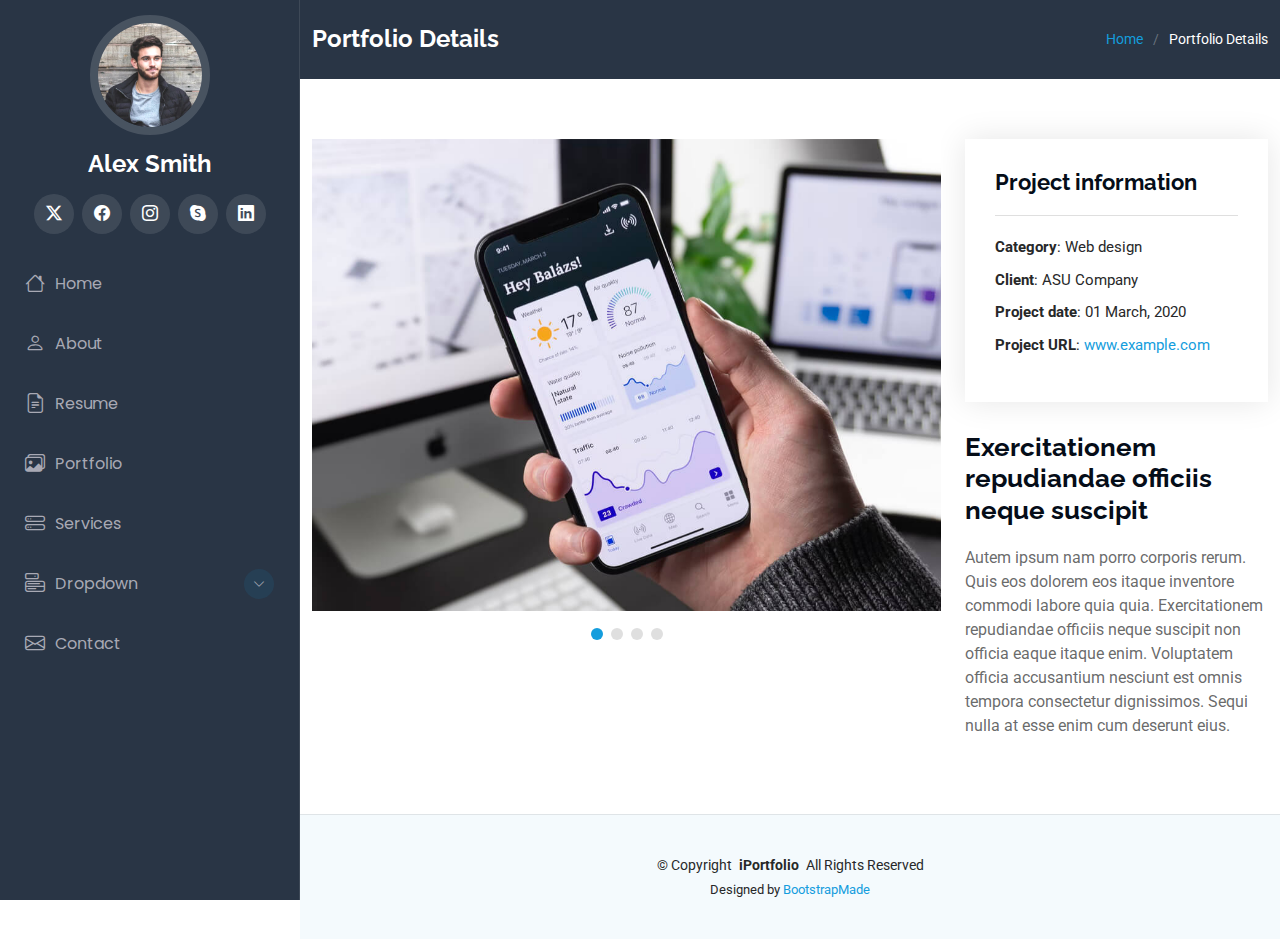
==== portfolio-details.html @ fda39e39 "updated again" ====
<!DOCTYPE html>
<html lang="en">

<head>
  <meta charset="utf-8">
  <meta content="width=device-width, initial-scale=1.0" name="viewport">
  <title>Portfolio Details - iPortfolio Bootstrap Template</title>
  <meta content="" name="description">
  <meta content="" name="keywords">

  <!-- Favicons -->
  <link href="assets/img/favicon.png" rel="icon">
  <link href="assets/img/apple-touch-icon.png" rel="apple-touch-icon">

  <!-- Fonts -->
  <link href="https://fonts.googleapis.com" rel="preconnect">
  <link href="https://fonts.gstatic.com" rel="preconnect" crossorigin>
  <link href="https://fonts.googleapis.com/css2?family=Roboto:ital,wght@0,100;0,300;0,400;0,500;0,700;0,900;1,100;1,300;1,400;1,500;1,700;1,900&family=Poppins:ital,wght@0,100;0,200;0,300;0,400;0,500;0,600;0,700;0,800;0,900;1,100;1,200;1,300;1,400;1,500;1,600;1,700;1,800;1,900&family=Raleway:ital,wght@0,100;0,200;0,300;0,400;0,500;0,600;0,700;0,800;0,900;1,100;1,200;1,300;1,400;1,500;1,600;1,700;1,800;1,900&display=swap" rel="stylesheet">

  <!-- Vendor CSS Files -->
  <link href="assets/vendor/bootstrap/css/bootstrap.min.css" rel="stylesheet">
  <link href="assets/vendor/bootstrap-icons/bootstrap-icons.css" rel="stylesheet">
  <link href="assets/vendor/aos/aos.css" rel="stylesheet">
  <link href="assets/vendor/glightbox/css/glightbox.min.css" rel="stylesheet">
  <link href="assets/vendor/swiper/swiper-bundle.min.css" rel="stylesheet">

  <!-- Main CSS File -->
  <link href="assets/css/main.css" rel="stylesheet">

  <!-- =======================================================
  * Template Name: iPortfolio
  * Template URL: https://bootstrapmade.com/iportfolio-bootstrap-portfolio-websites-template/
  * Updated: Jun 29 2024 with Bootstrap v5.3.3
  * Author: BootstrapMade.com
  * License: https://bootstrapmade.com/license/
  ======================================================== -->
</head>

<body class="portfolio-details-page">

  <header id="header" class="header dark-background d-flex flex-column">
    <i class="header-toggle d-xl-none bi bi-list"></i>

    <div class="profile-img">
      <img src="assets/img/my-profile-img.jpg" alt="" class="img-fluid rounded-circle">
    </div>

    <a href="index.html" class="logo d-flex align-items-center justify-content-center">
      <!-- Uncomment the line below if you also wish to use an image logo -->
      <!-- <img src="assets/img/logo.png" alt=""> -->
      <h1 class="sitename">Alex Smith</h1>
    </a>

    <div class="social-links text-center">
      <a href="#" class="twitter"><i class="bi bi-twitter-x"></i></a>
      <a href="#" class="facebook"><i class="bi bi-facebook"></i></a>
      <a href="#" class="instagram"><i class="bi bi-instagram"></i></a>
      <a href="#" class="google-plus"><i class="bi bi-skype"></i></a>
      <a href="#" class="linkedin"><i class="bi bi-linkedin"></i></a>
    </div>

    <nav id="navmenu" class="navmenu">
      <ul>
        <li><a href="#hero"><i class="bi bi-house navicon"></i>Home</a></li>
        <li><a href="#about"><i class="bi bi-person navicon"></i> About</a></li>
        <li><a href="#resume"><i class="bi bi-file-earmark-text navicon"></i> Resume</a></li>
        <li><a href="#portfolio"><i class="bi bi-images navicon"></i> Portfolio</a></li>
        <li><a href="#services"><i class="bi bi-hdd-stack navicon"></i> Services</a></li>
        <li class="dropdown"><a href="#"><i class="bi bi-menu-button navicon"></i> <span>Dropdown</span> <i class="bi bi-chevron-down toggle-dropdown"></i></a>
          <ul>
            <li><a href="#">Dropdown 1</a></li>
            <li class="dropdown"><a href="#"><span>Deep Dropdown</span> <i class="bi bi-chevron-down toggle-dropdown"></i></a>
              <ul>
                <li><a href="#">Deep Dropdown 1</a></li>
                <li><a href="#">Deep Dropdown 2</a></li>
                <li><a href="#">Deep Dropdown 3</a></li>
                <li><a href="#">Deep Dropdown 4</a></li>
                <li><a href="#">Deep Dropdown 5</a></li>
              </ul>
            </li>
            <li><a href="#">Dropdown 2</a></li>
            <li><a href="#">Dropdown 3</a></li>
            <li><a href="#">Dropdown 4</a></li>
          </ul>
        </li>
        <li><a href="#contact"><i class="bi bi-envelope navicon"></i> Contact</a></li>
      </ul>
    </nav>

  </header>

  <main class="main">

    <!-- Page Title -->
    <div class="page-title dark-background">
      <div class="container d-lg-flex justify-content-between align-items-center">
        <h1 class="mb-2 mb-lg-0">Portfolio Details</h1>
        <nav class="breadcrumbs">
          <ol>
            <li><a href="index.html">Home</a></li>
            <li class="current">Portfolio Details</li>
          </ol>
        </nav>
      </div>
    </div><!-- End Page Title -->

    <!-- Portfolio Details Section -->
    <section id="portfolio-details" class="portfolio-details section">

      <div class="container" data-aos="fade-up" data-aos-delay="100">

        <div class="row gy-4">

          <div class="col-lg-8">
            <div class="portfolio-details-slider swiper init-swiper">

              <script type="application/json" class="swiper-config">
                {
                  "loop": true,
                  "speed": 600,
                  "autoplay": {
                    "delay": 5000
                  },
                  "slidesPerView": "auto",
                  "pagination": {
                    "el": ".swiper-pagination",
                    "type": "bullets",
                    "clickable": true
                  }
                }
              </script>

              <div class="swiper-wrapper align-items-center">

                <div class="swiper-slide">
                  <img src="assets/img/portfolio/app-1.jpg" alt="">
                </div>

                <div class="swiper-slide">
                  <img src="assets/img/portfolio/product-1.jpg" alt="">
                </div>

                <div class="swiper-slide">
                  <img src="assets/img/portfolio/branding-1.jpg" alt="">
                </div>

                <div class="swiper-slide">
                  <img src="assets/img/portfolio/books-1.jpg" alt="">
                </div>

              </div>
              <div class="swiper-pagination"></div>
            </div>
          </div>

          <div class="col-lg-4">
            <div class="portfolio-info" data-aos="fade-up" data-aos-delay="200">
              <h3>Project information</h3>
              <ul>
                <li><strong>Category</strong>: Web design</li>
                <li><strong>Client</strong>: ASU Company</li>
                <li><strong>Project date</strong>: 01 March, 2020</li>
                <li><strong>Project URL</strong>: <a href="#">www.example.com</a></li>
              </ul>
            </div>
            <div class="portfolio-description" data-aos="fade-up" data-aos-delay="300">
              <h2>Exercitationem repudiandae officiis neque suscipit</h2>
              <p>
                Autem ipsum nam porro corporis rerum. Quis eos dolorem eos itaque inventore commodi labore quia quia. Exercitationem repudiandae officiis neque suscipit non officia eaque itaque enim. Voluptatem officia accusantium nesciunt est omnis tempora consectetur dignissimos. Sequi nulla at esse enim cum deserunt eius.
              </p>
            </div>
          </div>

        </div>

      </div>

    </section><!-- /Portfolio Details Section -->

  </main>

  <footer id="footer" class="footer position-relative light-background">

    <div class="container">
      <div class="copyright text-center ">
        <p>© <span>Copyright</span> <strong class="px-1 sitename">iPortfolio</strong> <span>All Rights Reserved</span></p>
      </div>
      <div class="credits">
        <!-- All the links in the footer should remain intact. -->
        <!-- You can delete the links only if you've purchased the pro version. -->
        <!-- Licensing information: https://bootstrapmade.com/license/ -->
        <!-- Purchase the pro version with working PHP/AJAX contact form: [buy-url] -->
        Designed by <a href="https://bootstrapmade.com/">BootstrapMade</a>
      </div>
    </div>

  </footer>

  <!-- Scroll Top -->
  <a href="#" id="scroll-top" class="scroll-top d-flex align-items-center justify-content-center"><i class="bi bi-arrow-up-short"></i></a>

  <!-- Preloader -->
  <div id="preloader"></div>

  <!-- Vendor JS Files -->
  <script src="assets/vendor/bootstrap/js/bootstrap.bundle.min.js"></script>
  <script src="assets/vendor/php-email-form/validate.js"></script>
  <script src="assets/vendor/aos/aos.js"></script>
  <script src="assets/vendor/typed.js/typed.umd.js"></script>
  <script src="assets/vendor/purecounter/purecounter_vanilla.js"></script>
  <script src="assets/vendor/waypoints/noframework.waypoints.js"></script>
  <script src="assets/vendor/glightbox/js/glightbox.min.js"></script>
  <script src="assets/vendor/imagesloaded/imagesloaded.pkgd.min.js"></script>
  <script src="assets/vendor/isotope-layout/isotope.pkgd.min.js"></script>
  <script src="assets/vendor/swiper/swiper-bundle.min.js"></script>

  <!-- Main JS File -->
  <script src="assets/js/main.js"></script>

</body>

</html>
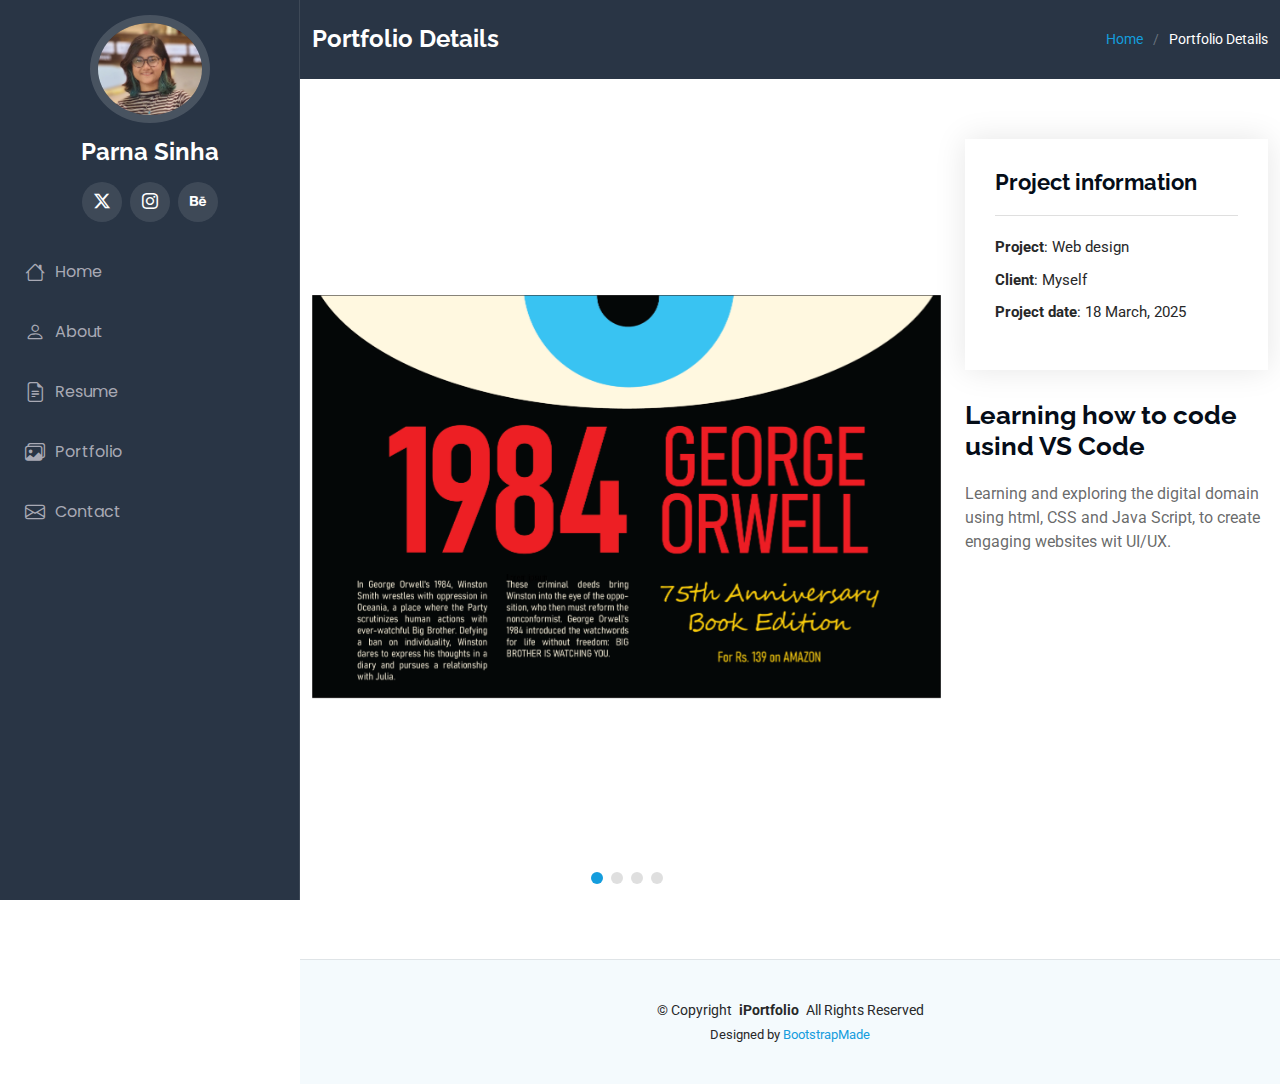
==== commit 09f56bb7: "submission" ====
--- a/portfolio-details.html
+++ b/portfolio-details.html
@@ -42,21 +42,20 @@
     <i class="header-toggle d-xl-none bi bi-list"></i>
 
     <div class="profile-img">
-      <img src="assets/img/my-profile-img.jpg" alt="" class="img-fluid rounded-circle">
+      <img src="assets/img/ProfilePic.jpeg" alt="" class="img-fluid rounded-circle">
     </div>
 
     <a href="index.html" class="logo d-flex align-items-center justify-content-center">
       <!-- Uncomment the line below if you also wish to use an image logo -->
       <!-- <img src="assets/img/logo.png" alt=""> -->
-      <h1 class="sitename">Alex Smith</h1>
+      <h1 class="sitename">Parna Sinha</h1>
     </a>
 
     <div class="social-links text-center">
       <a href="#" class="twitter"><i class="bi bi-twitter-x"></i></a>
-      <a href="#" class="facebook"><i class="bi bi-facebook"></i></a>
       <a href="#" class="instagram"><i class="bi bi-instagram"></i></a>
-      <a href="#" class="google-plus"><i class="bi bi-skype"></i></a>
-      <a href="#" class="linkedin"><i class="bi bi-linkedin"></i></a>
+      <a href="#" class="behance"><i class="bi bi-behance"></i></a>
+      
     </div>
 
     <nav id="navmenu" class="navmenu">
@@ -65,24 +64,6 @@
         <li><a href="#about"><i class="bi bi-person navicon"></i> About</a></li>
         <li><a href="#resume"><i class="bi bi-file-earmark-text navicon"></i> Resume</a></li>
         <li><a href="#portfolio"><i class="bi bi-images navicon"></i> Portfolio</a></li>
-        <li><a href="#services"><i class="bi bi-hdd-stack navicon"></i> Services</a></li>
-        <li class="dropdown"><a href="#"><i class="bi bi-menu-button navicon"></i> <span>Dropdown</span> <i class="bi bi-chevron-down toggle-dropdown"></i></a>
-          <ul>
-            <li><a href="#">Dropdown 1</a></li>
-            <li class="dropdown"><a href="#"><span>Deep Dropdown</span> <i class="bi bi-chevron-down toggle-dropdown"></i></a>
-              <ul>
-                <li><a href="#">Deep Dropdown 1</a></li>
-                <li><a href="#">Deep Dropdown 2</a></li>
-                <li><a href="#">Deep Dropdown 3</a></li>
-                <li><a href="#">Deep Dropdown 4</a></li>
-                <li><a href="#">Deep Dropdown 5</a></li>
-              </ul>
-            </li>
-            <li><a href="#">Dropdown 2</a></li>
-            <li><a href="#">Dropdown 3</a></li>
-            <li><a href="#">Dropdown 4</a></li>
-          </ul>
-        </li>
         <li><a href="#contact"><i class="bi bi-envelope navicon"></i> Contact</a></li>
       </ul>
     </nav>
@@ -119,7 +100,7 @@
                   "loop": true,
                   "speed": 600,
                   "autoplay": {
-                    "delay": 5000
+                    "delay": 2000
                   },
                   "slidesPerView": "auto",
                   "pagination": {
@@ -133,19 +114,19 @@
               <div class="swiper-wrapper align-items-center">
 
                 <div class="swiper-slide">
-                  <img src="assets/img/portfolio/app-1.jpg" alt="">
-                </div>
-
-                <div class="swiper-slide">
-                  <img src="assets/img/portfolio/product-1.jpg" alt="">
-                </div>
-
-                <div class="swiper-slide">
-                  <img src="assets/img/portfolio/branding-1.jpg" alt="">
-                </div>
-
-                <div class="swiper-slide">
-                  <img src="assets/img/portfolio/books-1.jpg" alt="">
+                  <img src="assets/img/portfolio/1984-Horizontal-Ad.png" alt="">
+                </div>
+
+                <div class="swiper-slide">
+                  <img src="assets/img/portfolio/potio-family.jpg" alt="">
+                </div>
+
+                <div class="swiper-slide">
+                  <img src="assets/img/portfolio/mood.jpg" alt="">
+                </div>
+
+                <div class="swiper-slide">
+                  <img src="assets/img/portfolio/mood-2.jpg" alt="">
                 </div>
 
               </div>
@@ -157,16 +138,15 @@
             <div class="portfolio-info" data-aos="fade-up" data-aos-delay="200">
               <h3>Project information</h3>
               <ul>
-                <li><strong>Category</strong>: Web design</li>
-                <li><strong>Client</strong>: ASU Company</li>
-                <li><strong>Project date</strong>: 01 March, 2020</li>
-                <li><strong>Project URL</strong>: <a href="#">www.example.com</a></li>
+                <li><strong>Project</strong>: Web design</li>
+                <li><strong>Client</strong>: Myself</li>
+                <li><strong>Project date</strong>: 18 March, 2025</li>
               </ul>
             </div>
             <div class="portfolio-description" data-aos="fade-up" data-aos-delay="300">
-              <h2>Exercitationem repudiandae officiis neque suscipit</h2>
+              <h2>Learning how to code usind VS Code</h2>
               <p>
-                Autem ipsum nam porro corporis rerum. Quis eos dolorem eos itaque inventore commodi labore quia quia. Exercitationem repudiandae officiis neque suscipit non officia eaque itaque enim. Voluptatem officia accusantium nesciunt est omnis tempora consectetur dignissimos. Sequi nulla at esse enim cum deserunt eius.
+                Learning and exploring the digital domain using html, CSS and Java Script, to create engaging websites wit UI/UX.
               </p>
             </div>
           </div>
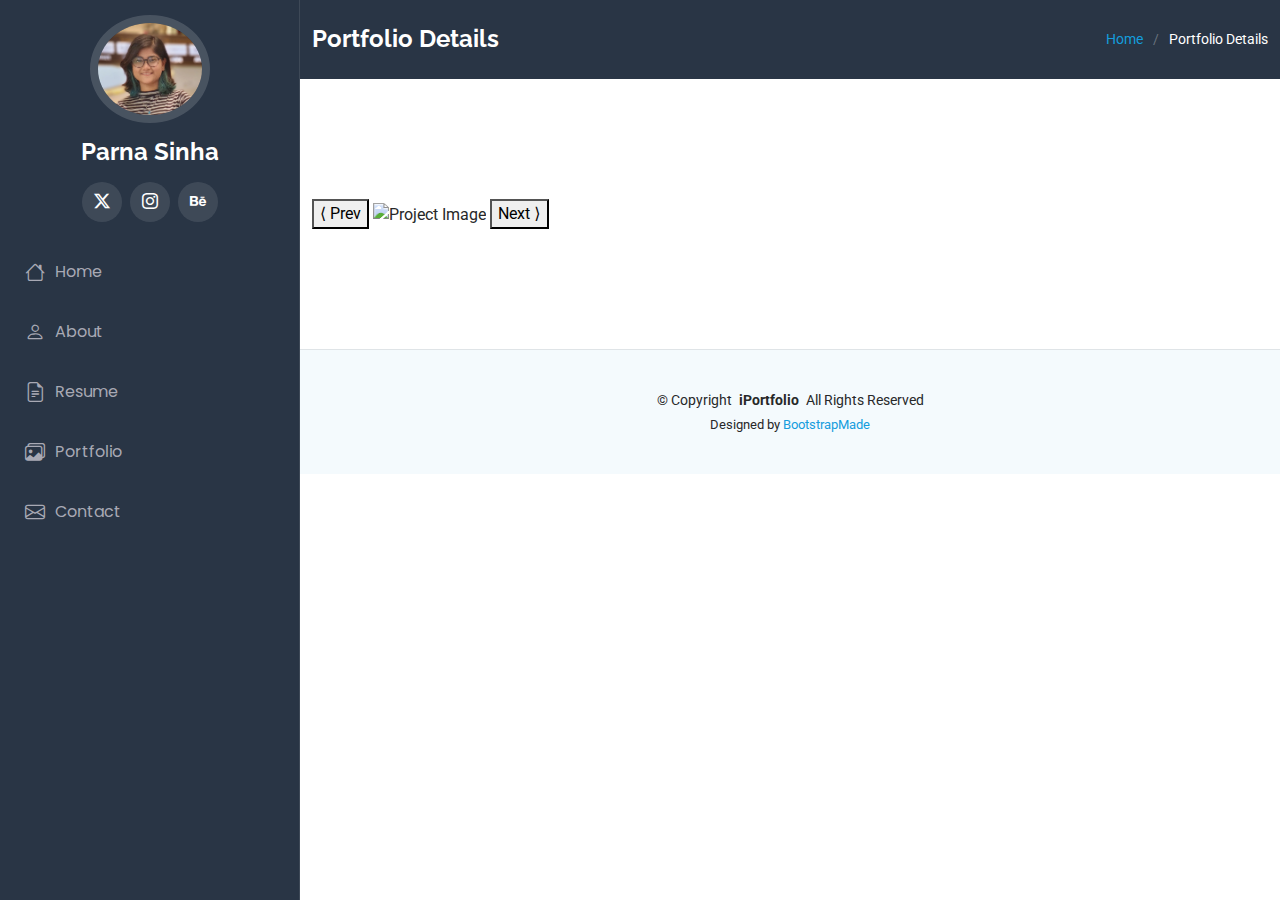
==== commit c5279e00: "portfolio" ====
--- a/portfolio-details.html
+++ b/portfolio-details.html
@@ -95,7 +95,7 @@
           <div class="col-lg-8">
             <div class="portfolio-details-slider swiper init-swiper">
 
-              <script type="application/json" class="swiper-config">
+              <script type="application/json" class=" const swiperConfig">
                 {
                   "loop": true,
                   "speed": 600,
@@ -111,49 +111,26 @@
                 }
               </script>
 
-              <div class="swiper-wrapper align-items-center">
-
-                <div class="swiper-slide">
-                  <img src="assets/img/portfolio/1984-Horizontal-Ad.png" alt="">
-                </div>
-
-                <div class="swiper-slide">
-                  <img src="assets/img/portfolio/potio-family.jpg" alt="">
-                </div>
-
-                <div class="swiper-slide">
-                  <img src="assets/img/portfolio/mood.jpg" alt="">
-                </div>
-
-                <div class="swiper-slide">
-                  <img src="assets/img/portfolio/mood-2.jpg" alt="">
-                </div>
-
-              </div>
-              <div class="swiper-pagination"></div>
-            </div>
-          </div>
-
-          <div class="col-lg-4">
-            <div class="portfolio-info" data-aos="fade-up" data-aos-delay="200">
-              <h3>Project information</h3>
-              <ul>
-                <li><strong>Project</strong>: Web design</li>
-                <li><strong>Client</strong>: Myself</li>
-                <li><strong>Project date</strong>: 18 March, 2025</li>
-              </ul>
-            </div>
-            <div class="portfolio-description" data-aos="fade-up" data-aos-delay="300">
-              <h2>Learning how to code usind VS Code</h2>
-              <p>
-                Learning and exploring the digital domain using html, CSS and Java Script, to create engaging websites wit UI/UX.
-              </p>
-            </div>
-          </div>
-
-        </div>
-
-      </div>
+              <section id="gallery">
+                <button id="prev">⟨ Prev</button>
+                <img id="gallery-image" src="assets/img/portfolio/" alt="Project Image">
+                <button id="next">Next ⟩</button>
+            </section>
+        
+            <script>
+                const images = ["assets/img/portfolio/1984-Horizontal-Ad.png", "assets/img/portfolio/1984-Horizontal-Ad.png", "image3.jpg"];
+                let currentIndex = 2;
+        
+                document.getElementById("next").addEventListener("click", function () {
+                    currentIndex = (currentIndex + 1) % images.length;
+                    document.getElementById("gallery-image").src = images[currentIndex];
+                });
+        
+                document.getElementById("prev").addEventListener("click", function () {
+                    currentIndex = (currentIndex - 1 + images.length) % images.length;
+                    document.getElementById("gallery-image").src = images[currentIndex];
+                });
+            </script>
 
     </section><!-- /Portfolio Details Section -->
 
